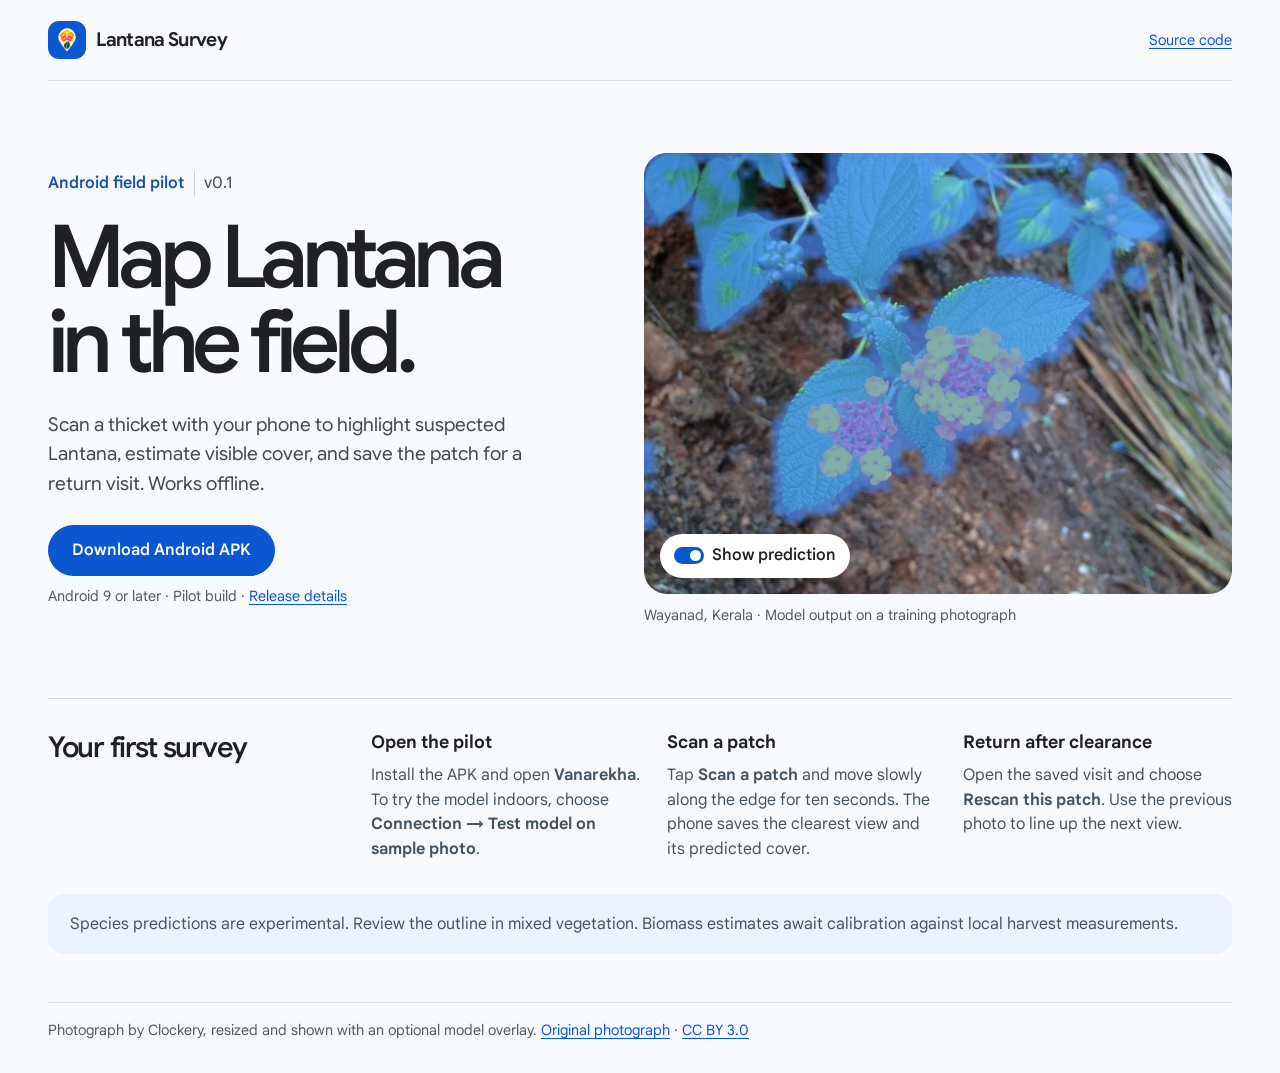
==== docs/index.html @ 2886761b "Publish Android field pilot, GCP backend and APK download page" ====
<!doctype html>
<html lang="en">
<head>
  <meta charset="utf-8">
  <meta name="viewport" content="width=device-width,initial-scale=1">
  <meta name="description" content="Download the Android field pilot for offline Lantana surveys. Identify visible cover, record patches and revisit them after clearance.">
  <meta name="theme-color" content="#f8faff">
  <title>Lantana Survey · Android pilot</title>
  <link rel="icon" href="./assets/vanarekha.png">
  <link rel="stylesheet" href="./site.css">
</head>
<body>
  <header><a class="project" href="./"><img src="./assets/vanarekha.png" width="38" height="38" alt="">Lantana Survey</a><a class="source" href="https://github.com/aswincsekar/lantana-survey">Source code</a></header>
  <main>
    <section class="intro" aria-labelledby="title">
      <div class="lead">
        <p class="version">Android field pilot <span>v0.1</span></p>
        <h1 id="title">Map Lantana<br>in the field.</h1>
        <p class="summary">Scan a thicket with your phone to highlight suspected Lantana, estimate visible cover, and save the patch for a return visit. Works offline.</p>
        <a class="download" href="https://github.com/aswincsekar/lantana-survey/releases/download/v0.1.0-pilot/vanarekha-0.1-android.apk">Download Android APK</a>
        <p class="requirements">Android 9 or later · Pilot build · <a href="https://github.com/aswincsekar/lantana-survey/releases/tag/v0.1.0-pilot">Release details</a></p>
      </div>
      <figure>
        <div class="field-photo">
          <input type="checkbox" id="mask" checked>
          <div class="photo"><img src="./assets/wayanad.webp" width="800" height="600" alt="Lantana leaves and orange flower clusters photographed in Wayanad, India"><img class="overlay" src="./assets/wayanad-mask.png" alt="" aria-hidden="true"></div>
          <label for="mask"><span class="switch" aria-hidden="true"></span>Show prediction</label>
        </div>
        <figcaption>Wayanad, Kerala · Model output on a training photograph</figcaption>
      </figure>
    </section>
    <section class="instructions" aria-labelledby="first-scan">
      <h2 id="first-scan">Your first survey</h2>
      <div><h3>Open the pilot</h3><p>Install the APK and open <strong>Vanarekha</strong>. To try the model indoors, choose <strong>Connection → Test model on sample photo</strong>.</p></div>
      <div><h3>Scan a patch</h3><p>Tap <strong>Scan a patch</strong> and move slowly along the edge for ten seconds. The phone saves the clearest view and its predicted cover.</p></div>
      <div><h3>Return after clearance</h3><p>Open the saved visit and choose <strong>Rescan this patch</strong>. Use the previous photo to line up the next view.</p></div>
    </section>
    <p class="field-note">Species predictions are experimental. Review the outline in mixed vegetation. Biomass estimates await calibration against local harvest measurements.</p>
  </main>
  <footer>Photograph by Clockery, resized and shown with an optional model overlay. <a href="https://commons.wikimedia.org/wiki/File:Lantana_camara_Wayanad.JPG">Original photograph</a> · <a href="https://creativecommons.org/licenses/by/3.0/">CC BY 3.0</a></footer>
</body>
</html>
---- docs/site.css ----
@font-face{font-family:"Google Sans";src:url("./assets/google-sans.ttf") format("truetype");font-weight:100 900;font-display:swap}
*{box-sizing:border-box}body{margin:0;color:#202124;background:#f8faff;font:1rem/1.55 "Google Sans",Roboto,Arial,sans-serif}header,main,footer{width:min(74rem,calc(100% - 3rem));margin:auto}header{display:flex;align-items:center;justify-content:space-between;padding:1.3rem 0;border-bottom:1px solid #d7dfeb}a{color:#0b57d0;text-underline-offset:.2em}a:focus-visible,#mask:focus-visible~label{outline:3px solid #174ea6;outline-offset:4px}.project{display:flex;align-items:center;gap:.65rem;color:#202124;text-decoration:none;font-weight:650;font-size:1.2rem;letter-spacing:-.035em}.project img{border-radius:.7rem}.source,.requirements,figcaption,footer{font-size:.9rem}.intro{display:grid;grid-template-columns:.95fr 1.05fr;align-items:center;gap:clamp(2rem,5vw,5rem);margin:4.5rem 0}.version{display:flex;align-items:center;gap:.6rem;color:#174ea6;font-weight:600}.version span{color:#455369;font-weight:450;border-left:1px solid #c7d4e9;padding-left:.6rem}h1,h2,h3,p,figure{margin:0}h1{font-size:clamp(3.4rem,6.8vw,6.2rem);font-weight:550;letter-spacing:-.075em;line-height:.98;margin:1.2rem 0 1.5rem}h2{font-size:1.8rem;line-height:1.12;letter-spacing:-.045em;font-weight:550}h3{font-size:1.1rem;line-height:1.25;margin-bottom:.6rem}.summary{font-size:1.19rem;max-width:31rem;color:#414a57}.download{display:inline-flex;align-items:center;min-height:48px;padding:.8rem 1.5rem;border-radius:2rem;background:#0b57d0;color:#fff;text-decoration:none;font-weight:600;margin:1.7rem 0 .6rem}.download:hover{background:#0842a0}.requirements,figcaption,footer{color:#505a68}.field-photo{position:relative}.photo{position:relative;overflow:hidden;border-radius:1.45rem;background:#e4eafb}.photo img{width:100%;height:auto;display:block}.photo .overlay{position:absolute;inset:0;height:100%;pointer-events:none}.field-photo input{position:absolute;opacity:0;width:1px;height:1px}.field-photo label{position:absolute;bottom:1rem;left:1rem;border-radius:3rem;background:#fff;color:#202124;min-height:44px;padding:.55rem .9rem;display:inline-flex;align-items:center;gap:.5rem;font-weight:550;cursor:pointer}.switch{display:inline-block;border-radius:20px;width:30px;height:17px;background:#7b8592;padding:3px}.switch:before{content:"";display:block;width:11px;height:11px;border-radius:50%;background:white}#mask:checked~label .switch{background:#0b57d0}#mask:checked~label .switch:before{transform:translateX(13px)}#mask:not(:checked)~.photo .overlay{visibility:hidden}figcaption{margin-top:.65rem}.instructions{border-top:1px solid #cbd7e5;padding:2rem 0;display:grid;grid-template-columns:1.1fr repeat(3,1fr);gap:1.65rem}.instructions p,.field-note{color:#465362}.field-note{background:#ebf2ff;border-radius:1rem;padding:1.1rem 1.4rem}footer{border-top:1px solid #d7dfeb;margin-top:3rem;padding:1rem 0 2rem}@media(max-width:760px){.intro{grid-template-columns:1fr;margin:2rem 0;gap:1.75rem}.instructions{grid-template-columns:1fr 1fr}.lead{max-width:36rem}}@media(max-width:480px){header,main,footer{width:calc(100% - 2rem)}.instructions{grid-template-columns:1fr;gap:1.25rem}.download{margin-top:1.25rem}.source{font-size:.9rem}}
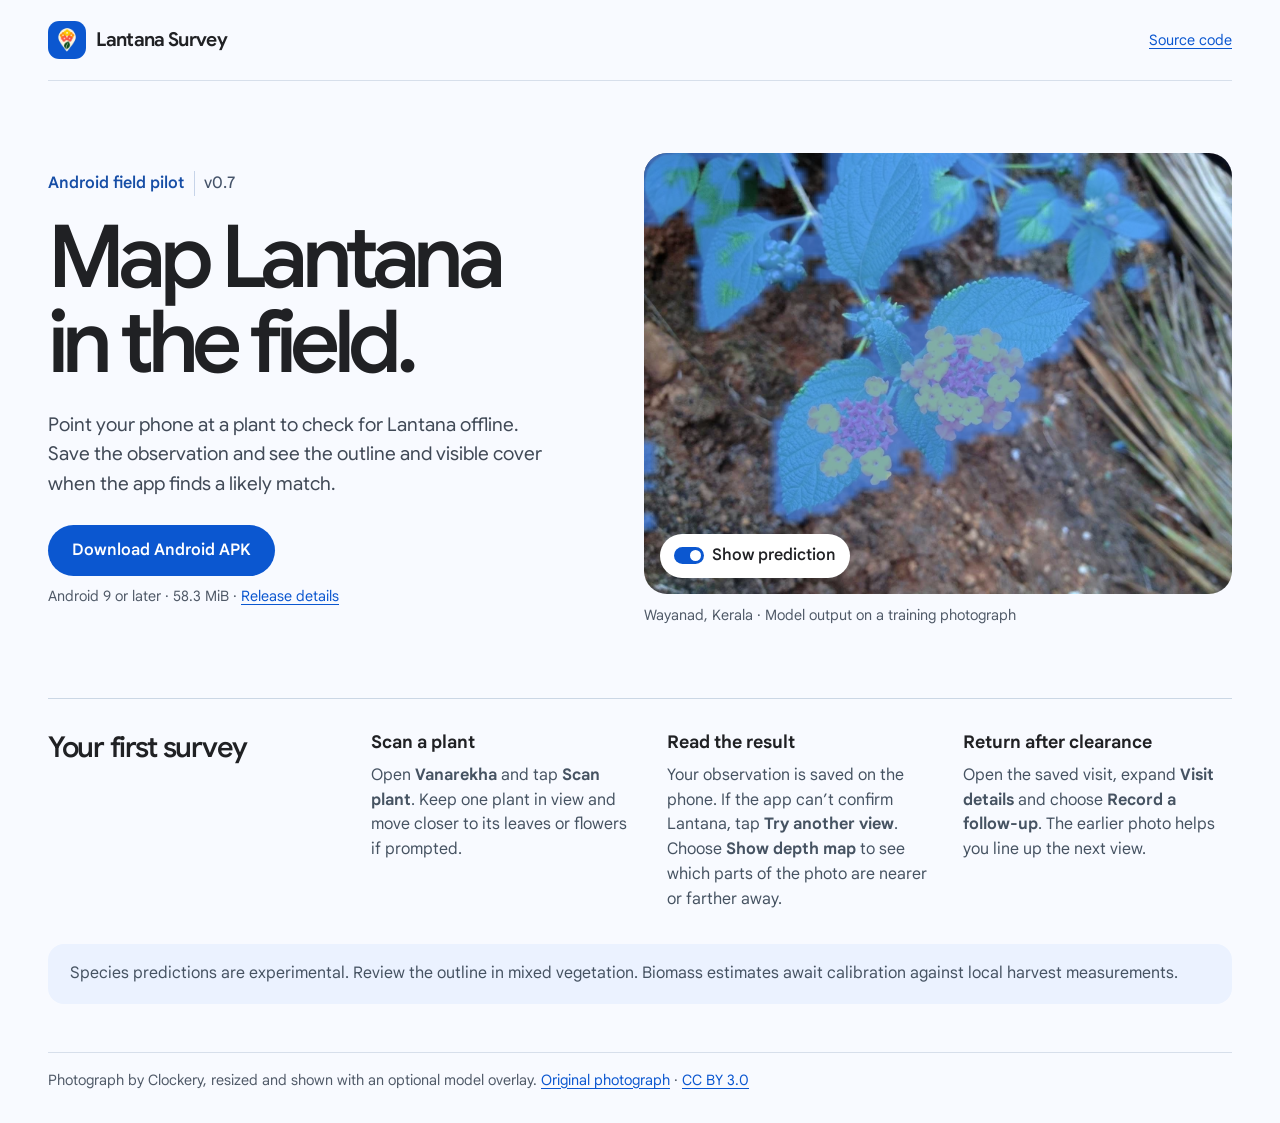
==== commit f7164b3f: "Serve the 0.7 Android pilot on the download page" ====
--- a/docs/index.html
+++ b/docs/index.html
@@ -14,11 +14,11 @@
   <main>
     <section class="intro" aria-labelledby="title">
       <div class="lead">
-        <p class="version">Android field pilot <span>v0.1</span></p>
+        <p class="version">Android field pilot <span>v0.7</span></p>
         <h1 id="title">Map Lantana<br>in the field.</h1>
-        <p class="summary">Scan a thicket with your phone to highlight suspected Lantana, estimate visible cover, and save the patch for a return visit. Works offline.</p>
-        <a class="download" href="https://github.com/aswincsekar/lantana-survey/releases/download/v0.1.0-pilot/vanarekha-0.1-android.apk">Download Android APK</a>
-        <p class="requirements">Android 9 or later · Pilot build · <a href="https://github.com/aswincsekar/lantana-survey/releases/tag/v0.1.0-pilot">Release details</a></p>
+        <p class="summary">Point your phone at a plant to check for Lantana offline. Save the observation and see the outline and visible cover when the app finds a likely match.</p>
+        <a class="download" href="https://github.com/aswincsekar/lantana-survey/releases/download/v0.7.0-pilot/vanarekha-0.7-android.apk">Download Android APK</a>
+        <p class="requirements">Android 9 or later · 58.3 MiB · <a href="https://github.com/aswincsekar/lantana-survey/releases/tag/v0.7.0-pilot">Release details</a></p>
       </div>
       <figure>
         <div class="field-photo">
@@ -31,9 +31,9 @@
     </section>
     <section class="instructions" aria-labelledby="first-scan">
       <h2 id="first-scan">Your first survey</h2>
-      <div><h3>Open the pilot</h3><p>Install the APK and open <strong>Vanarekha</strong>. To try the model indoors, choose <strong>Connection → Test model on sample photo</strong>.</p></div>
-      <div><h3>Scan a patch</h3><p>Tap <strong>Scan a patch</strong> and move slowly along the edge for ten seconds. The phone saves the clearest view and its predicted cover.</p></div>
-      <div><h3>Return after clearance</h3><p>Open the saved visit and choose <strong>Rescan this patch</strong>. Use the previous photo to line up the next view.</p></div>
+      <div><h3>Scan a plant</h3><p>Open <strong>Vanarekha</strong> and tap <strong>Scan plant</strong>. Keep one plant in view and move closer to its leaves or flowers if prompted.</p></div>
+      <div><h3>Read the result</h3><p>Your observation is saved on the phone. If the app can’t confirm Lantana, tap <strong>Try another view</strong>. Choose <strong>Show depth map</strong> to see which parts of the photo are nearer or farther away.</p></div>
+      <div><h3>Return after clearance</h3><p>Open the saved visit, expand <strong>Visit details</strong> and choose <strong>Record a follow-up</strong>. The earlier photo helps you line up the next view.</p></div>
     </section>
     <p class="field-note">Species predictions are experimental. Review the outline in mixed vegetation. Biomass estimates await calibration against local harvest measurements.</p>
   </main>
